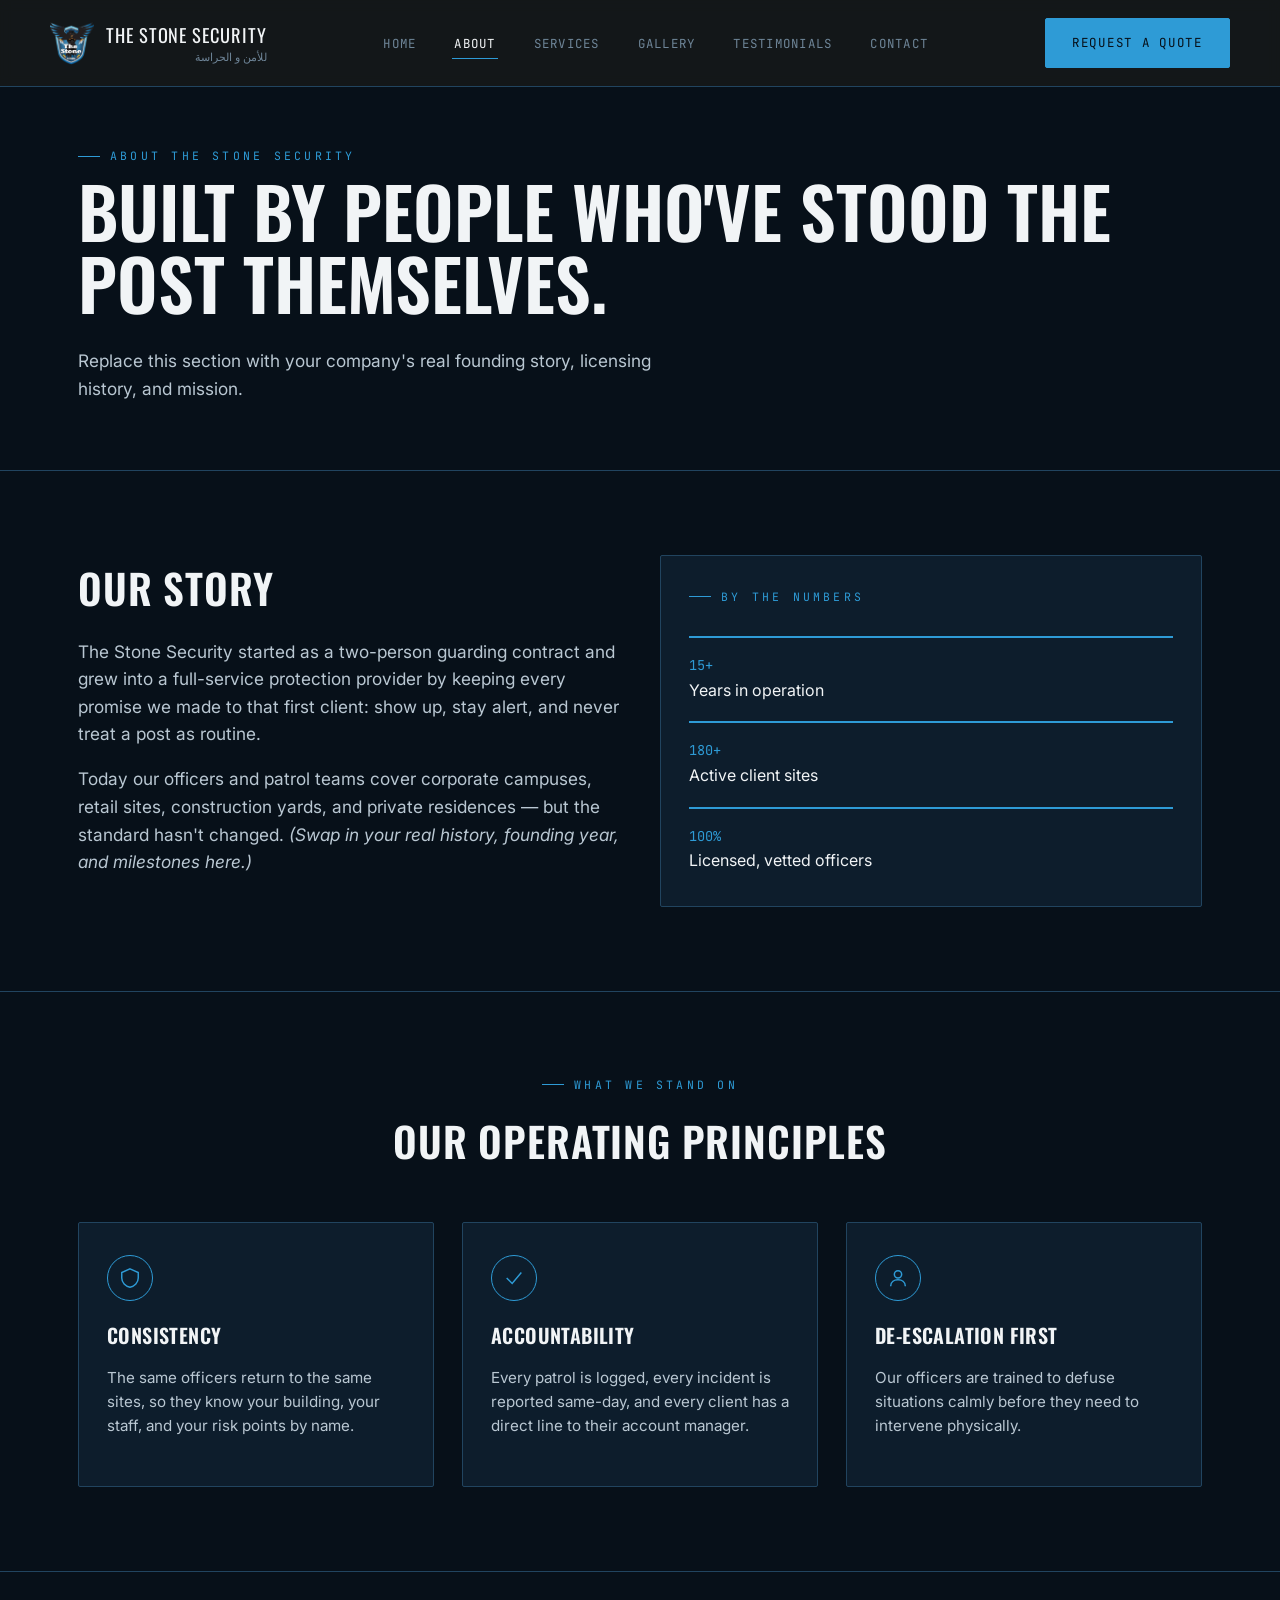
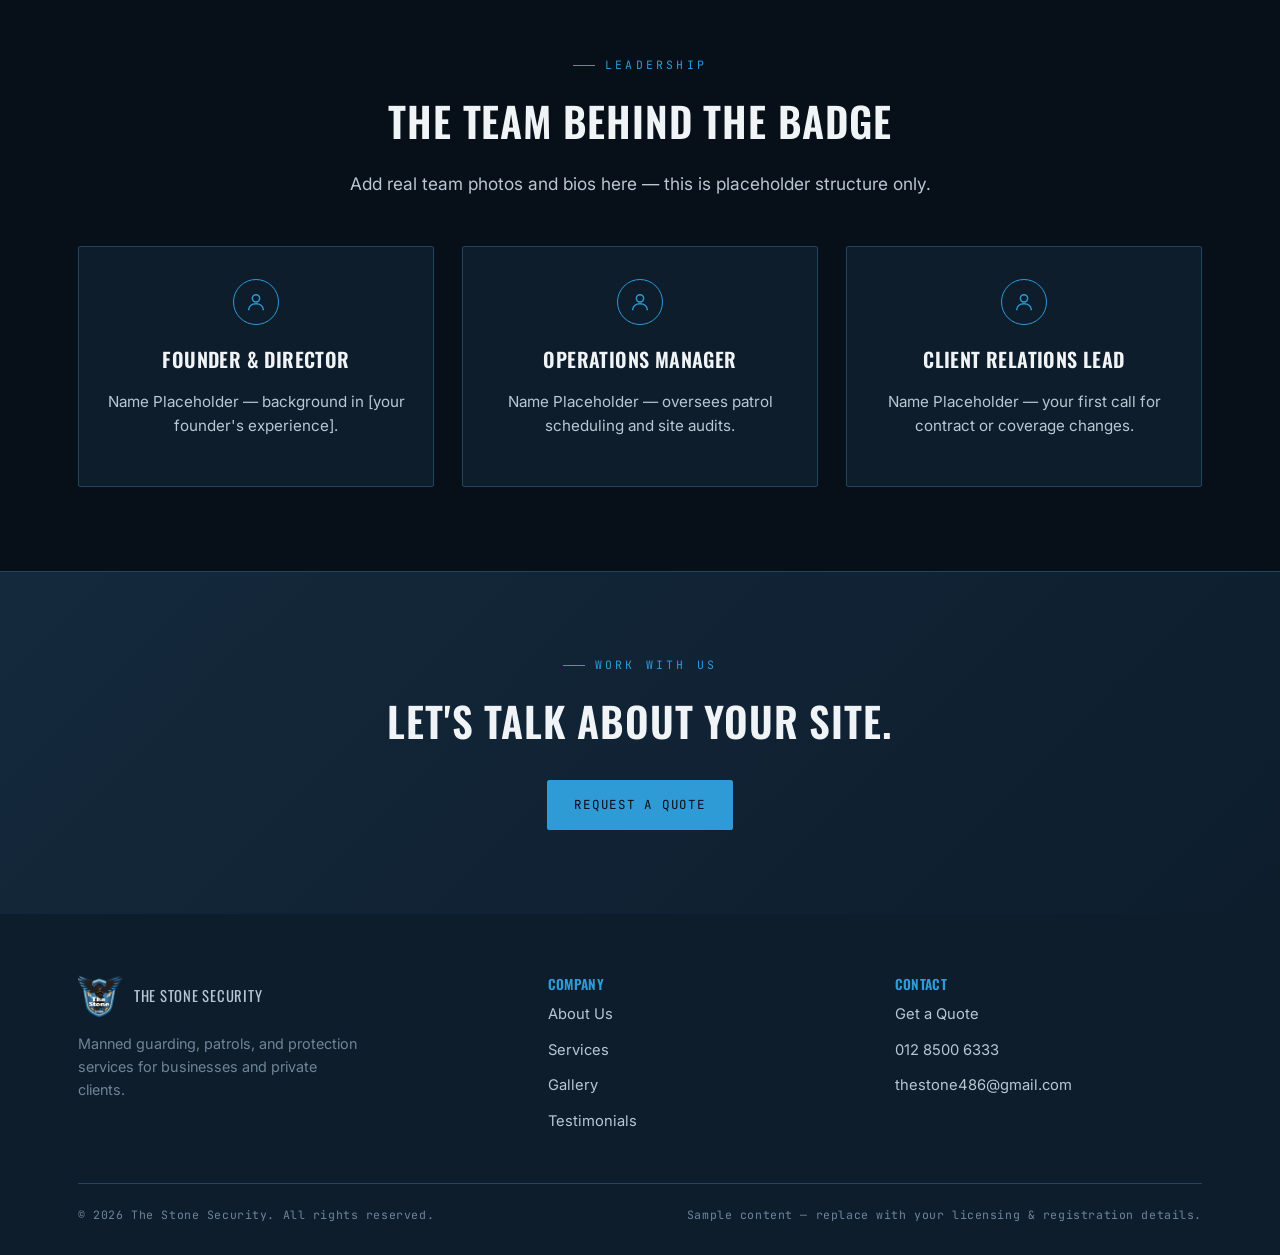
==== about.html @ bf14da3b "first commit" ====
<!DOCTYPE html>
<html lang="en">
<head>
<meta charset="UTF-8">
<meta name="viewport" content="width=device-width, initial-scale=1.0">
<title>About — The Stone Security</title>
<meta name="description" content="Learn about The Stone Security's history, values, and the team behind our guarding, patrol, and protection services.">
<link rel="preconnect" href="https://fonts.googleapis.com">
<link href="https://fonts.googleapis.com/css2?family=Oswald:wght@400;500;600;700&family=Inter:wght@400;500;600&family=JetBrains+Mono:wght@400;500&display=swap" rel="stylesheet">
<link rel="stylesheet" href="style.css">
<link rel="icon" type="image/png" href="img/LOGO.png">
</head>
<body>

<header class="site">
  <div class="wrap nav-row">
    <a href="index.html" class="brand">
      <img class="mark" src="img/LOGO.png" alt="The Stone Security logo">
      <span>The Stone Security<span class="sub" dir="rtl" lang="ar">للأمن و الحراسة</span></span>
    </a>
    <nav class="main-nav">
      <ul>
        <li><a href="index.html">Home</a></li>
        <li><a href="about.html">About</a></li>
        <li><a href="services.html">Services</a></li>
        <li><a href="gallery.html">Gallery</a></li>
        <li><a href="testimonials.html">Testimonials</a></li>
        <li><a href="contact.html">Contact</a></li>
      </ul>
    </nav>
    <div class="nav-cta">
      <a href="contact.html" class="btn solid">Request a Quote</a>
      <button class="nav-toggle" aria-label="Toggle menu" aria-expanded="false"><span></span><span></span><span></span></button>
    </div>
  </div>
</header>

<div class="page-head">
  <div class="wrap">
    <div class="eyebrow">About The Stone Security</div>
    <h1>Built by people who've stood the post themselves.</h1>
    <p class="lead">Replace this section with your company's real founding story, licensing history, and mission.</p>
  </div>
</div>

<section>
  <div class="wrap grid-2">
    <div class="reveal">
      <h2>Our Story</h2>
      <p class="lead">The Stone Security started as a two-person guarding contract and grew into a full-service protection provider by keeping every promise we made to that first client: show up, stay alert, and never treat a post as routine.</p>
      <p class="lead">Today our officers and patrol teams cover corporate campuses, retail sites, construction yards, and private residences — but the standard hasn't changed. <em>(Swap in your real history, founding year, and milestones here.)</em></p>
    </div>
    <div class="card reveal">
      <div class="eyebrow">By The Numbers</div>
      <div class="value-row" style="flex-direction:column;">
        <div class="value-item"><span class="num">15+</span><br>Years in operation</div>
        <div class="value-item"><span class="num">180+</span><br>Active client sites</div>
        <div class="value-item"><span class="num">100%</span><br>Licensed, vetted officers</div>
      </div>
    </div>
  </div>
</section>

<section>
  <div class="wrap">
    <div class="section-head center reveal">
      <div class="eyebrow" style="justify-content:center">What We Stand On</div>
      <h2>Our operating principles</h2>
    </div>
    <div class="grid-3">
      <div class="card reveal">
        <div class="icon-badge"><svg viewBox="0 0 24 24"><path d="M12 2 L21 6 V12 C21 17 17 21 12 22 C7 21 3 17 3 12 V6 Z"/></svg></div>
        <h3>Consistency</h3>
        <p>The same officers return to the same sites, so they know your building, your staff, and your risk points by name.</p>
      </div>
      <div class="card reveal">
        <div class="icon-badge"><svg viewBox="0 0 24 24"><path d="M4 12 L10 18 L20 6"/></svg></div>
        <h3>Accountability</h3>
        <p>Every patrol is logged, every incident is reported same-day, and every client has a direct line to their account manager.</p>
      </div>
      <div class="card reveal">
        <div class="icon-badge"><svg viewBox="0 0 24 24"><circle cx="12" cy="8" r="4"/><path d="M4 21 C4 16 8 14 12 14 C16 14 20 16 20 21"/></svg></div>
        <h3>De-escalation First</h3>
        <p>Our officers are trained to defuse situations calmly before they need to intervene physically.</p>
      </div>
    </div>
  </div>
</section>

<section>
  <div class="wrap">
    <div class="section-head center reveal">
      <div class="eyebrow" style="justify-content:center">Leadership</div>
      <h2>The team behind the badge</h2>
      <p class="lead" style="margin:0 auto;">Add real team photos and bios here — this is placeholder structure only.</p>
    </div>
    <div class="grid-3">
      <div class="card reveal" style="text-align:center;">
        <div class="icon-badge" style="margin:0 auto 18px;"><svg viewBox="0 0 24 24"><circle cx="12" cy="8" r="4"/><path d="M4 21 C4 16 8 14 12 14 C16 14 20 16 20 21"/></svg></div>
        <h3>Founder &amp; Director</h3>
        <p>Name Placeholder — background in [your founder's experience].</p>
      </div>
      <div class="card reveal" style="text-align:center;">
        <div class="icon-badge" style="margin:0 auto 18px;"><svg viewBox="0 0 24 24"><circle cx="12" cy="8" r="4"/><path d="M4 21 C4 16 8 14 12 14 C16 14 20 16 20 21"/></svg></div>
        <h3>Operations Manager</h3>
        <p>Name Placeholder — oversees patrol scheduling and site audits.</p>
      </div>
      <div class="card reveal" style="text-align:center;">
        <div class="icon-badge" style="margin:0 auto 18px;"><svg viewBox="0 0 24 24"><circle cx="12" cy="8" r="4"/><path d="M4 21 C4 16 8 14 12 14 C16 14 20 16 20 21"/></svg></div>
        <h3>Client Relations Lead</h3>
        <p>Name Placeholder — your first call for contract or coverage changes.</p>
      </div>
    </div>
  </div>
</section>

<section class="cta-band">
  <div class="wrap section-head center reveal" style="max-width:640px; margin:0 auto;">
    <div class="eyebrow" style="justify-content:center">Work With Us</div>
    <h2>Let's talk about your site.</h2>
    <div class="hero-actions">
      <a href="contact.html" class="btn solid">Request a Quote</a>
    </div>
  </div>
</section>

<footer class="site">
  <div class="wrap">
    <div class="foot-grid">
      <div>
        <a href="index.html" class="brand" style="margin-bottom:14px;">
          <img class="mark" src="img/LOGO.png" alt="The Stone Security logo">
          <span>The Stone Security</span>
        </a>
        <p style="color:var(--slate); font-size:0.9rem; max-width:32ch;">Manned guarding, patrols, and protection services for businesses and private clients.</p>
      </div>
      <div>
        <h4>Company</h4>
        <ul>
          <li><a href="about.html">About Us</a></li>
          <li><a href="services.html">Services</a></li>
          <li><a href="gallery.html">Gallery</a></li>
          <li><a href="testimonials.html">Testimonials</a></li>
        </ul>
      </div>
      <div>
        <h4>Contact</h4>
        <ul>
          <li><a href="contact.html">Get a Quote</a></li>
          <li><a href="tel:+201285006333">012 8500 6333</a></li>
          <li><a href="mailto:thestone486@gmail.com">thestone486@gmail.com</a></li>
        </ul>
      </div>
    </div>
    <div class="foot-bottom">
      <span>&copy; <span id="year"></span> The Stone Security. All rights reserved.</span>
      <span>Sample content — replace with your licensing &amp; registration details.</span>
    </div>
  </div>
</footer>

<script src="script.js"></script>
</body>
</html>
---- style.css ----
/* ============================================================
   STONE SECURITY — Design tokens
   Palette: graphite ink / steel / bone / brass / rust
   Type: Oswald (display, condensed authority) + Inter (body) + JetBrains Mono (data/ops)
   ============================================================ */

:root{
  --ink: #071019;
  --ink-soft: #0D1D2C;
  --steel: #14293C;
  --steel-line: #21445F;
  --bone: #F1F4F6;
  --bone-dim: #B9C7D2;
  --brass: #2E9BD6;       /* royal / sky blue accent, from logo rim */
  --brass-bright: #5FC3F0;
  --rust: #F0A030;        /* gold, from logo lightning bolts */
  --slate: #6E8598;

  --font-display: 'Oswald', 'Arial Narrow', sans-serif;
  --font-body: 'Inter', -apple-system, BlinkMacSystemFont, sans-serif;
  --font-mono: 'JetBrains Mono', 'Courier New', monospace;

  --max-w: 1180px;
  --radius: 2px;
  --dur: 0.5s;
}

*, *::before, *::after{ box-sizing: border-box; }
html{ scroll-behavior: smooth; }
body{
  margin:0;
  background: var(--ink);
  color: var(--bone);
  font-family: var(--font-body);
  font-size: 16px;
  line-height: 1.6;
  -webkit-font-smoothing: antialiased;
}

img{ max-width:100%; display:block; }
a{ color: inherit; text-decoration:none; }
ul{ list-style:none; margin:0; padding:0; }
button{ font-family: inherit; cursor:pointer; }

::selection{ background: var(--brass); color: var(--ink); }

:focus-visible{
  outline: 2px solid var(--brass-bright);
  outline-offset: 3px;
}

.wrap{
  max-width: var(--max-w);
  margin: 0 auto;
  padding: 0 28px;
}

h1,h2,h3,h4{
  font-family: var(--font-display);
  text-transform: uppercase;
  letter-spacing: 0.02em;
  font-weight: 600;
  color: var(--bone);
  margin: 0 0 0.4em;
}

h1{ font-size: clamp(2.4rem, 5.5vw, 4.6rem); line-height: 1.02; letter-spacing: 0; }
h2{ font-size: clamp(1.7rem, 3.2vw, 2.6rem); }
h3{ font-size: 1.25rem; }

.eyebrow{
  font-family: var(--font-mono);
  font-size: 0.72rem;
  letter-spacing: 0.28em;
  text-transform: uppercase;
  color: var(--brass);
  display: flex;
  align-items: center;
  gap: 10px;
  margin-bottom: 14px;
}
.eyebrow::before{
  content:"";
  width: 22px; height: 1px;
  background: var(--brass);
  display:inline-block;
}

p.lead{ color: var(--bone-dim); font-size: 1.08rem; max-width: 56ch; }

/* ---------------- Buttons ---------------- */
.btn{
  display: inline-flex;
  align-items: center;
  gap: 10px;
  padding: 14px 26px;
  font-family: var(--font-mono);
  font-size: 0.78rem;
  letter-spacing: 0.14em;
  text-transform: uppercase;
  border: 1px solid var(--brass);
  border-radius: var(--radius);
  background: transparent;
  color: var(--bone);
  transition: background var(--dur) ease, color var(--dur) ease, transform 0.15s ease;
}
.btn:hover{ background: var(--brass); color: var(--ink); transform: translateY(-1px); }
.btn.solid{ background: var(--brass); color: var(--ink); }
.btn.solid:hover{ background: var(--brass-bright); }
.btn.rust{ border-color: var(--rust); }
.btn.rust:hover{ background: var(--rust); color: var(--bone); }

/* ---------------- Header ---------------- */
header.site{
  position: sticky; top:0; z-index: 100;
  background: rgba(21,24,26,0.92);
  backdrop-filter: blur(6px);
  border-bottom: 1px solid var(--steel-line);
}
.nav-row{
  display:flex; align-items:center; justify-content:space-between;
  padding: 18px 0;
}
.brand{
  display:flex; align-items:center; gap:12px;
  font-family: var(--font-display);
  font-size: 1.15rem;
  letter-spacing: 0.05em;
  text-transform: uppercase;
}
.brand .mark{
  width: 44px; height:44px;
  flex-shrink:0;
  object-fit: contain;
}
.brand .sub{ font-family: var(--font-body); font-size: 0.68rem; color: var(--slate); letter-spacing: 0; display:block; }

nav.main-nav ul{ display:flex; gap: 34px; }
nav.main-nav a{
  font-family: var(--font-mono);
  font-size: 0.78rem;
  letter-spacing: 0.1em;
  text-transform: uppercase;
  color: var(--slate);
  padding: 6px 2px;
  border-bottom: 1px solid transparent;
  transition: color 0.2s ease, border-color 0.2s ease;
}
nav.main-nav a:hover, nav.main-nav a.active{ color: var(--bone); border-color: var(--brass); }

.nav-cta{ display:flex; align-items:center; gap:22px; }
.nav-toggle{
  display:none;
  background:none; border: 1px solid var(--steel-line); padding: 8px 10px; border-radius: var(--radius);
}
.nav-toggle span{ display:block; width:20px; height:2px; background:var(--bone); margin:4px 0; }

@media (max-width: 880px){
  nav.main-nav{
    position:absolute; top:100%; left:0; right:0;
    background: var(--ink-soft);
    border-bottom: 1px solid var(--steel-line);
    max-height:0; overflow:hidden;
    transition: max-height 0.35s ease;
  }
  nav.main-nav.open{ max-height: 400px; }
  nav.main-nav ul{ flex-direction:column; gap:0; padding: 10px 28px 20px; }
  nav.main-nav a{ display:block; padding: 12px 0; border-bottom: 1px solid var(--steel-line); }
  .nav-cta .btn{ display:none; }
  .nav-toggle{ display:block; }
}

/* ---------------- Hero ---------------- */
.hero{
  position:relative;
  padding: 88px 0 70px;
  border-bottom: 1px solid var(--steel-line);
  overflow:hidden;
}
.hero::before{
  content:"";
  position:absolute; inset:0;
  background:
    repeating-linear-gradient(115deg, rgba(176,141,87,0.045) 0 2px, transparent 2px 90px);
  pointer-events:none;
}
.hero-grid{
  position:relative;
  display:grid;
  grid-template-columns: 1.2fr 0.8fr;
  gap: 50px;
  align-items:center;
}
@media (max-width: 900px){ .hero-grid{ grid-template-columns: 1fr; } }

.hero-copy p.lead{ margin: 18px 0 30px; }
.hero-actions{ display:flex; gap:16px; flex-wrap:wrap; }

/* ---- Ops clock (signature element) ---- */
.ops-clock{ position:relative; width: 100%; max-width: 340px; margin: 0 auto; aspect-ratio:1; }
.ops-clock svg{ width:100%; height:100%; }
.ops-clock .tick{ stroke: var(--steel-line); stroke-width: 2; }
.ops-clock .tick.lit{ stroke: var(--brass); }
.ops-clock .sweep{ stroke: var(--rust); stroke-width: 2; transform-origin: 170px 170px; }
.ops-clock .core-label{ font-family: var(--font-mono); fill: var(--bone-dim); font-size: 11px; letter-spacing: 0.1em; text-transform:uppercase; }
.ops-clock .core-value{ font-family: var(--font-display); fill: var(--bone); font-size: 30px; }

/* ---------------- Ops status bar ---------------- */
.ops-bar{
  border-bottom: 1px solid var(--steel-line);
  background: var(--ink-soft);
}
.ops-bar .wrap{
  display:grid;
  grid-template-columns: repeat(4, 1fr);
  gap: 0;
}
.ops-stat{
  padding: 26px 20px;
  border-left: 1px solid var(--steel-line);
  text-align:center;
}
.ops-stat:first-child{ border-left:none; }
.ops-stat .num{
  font-family: var(--font-mono);
  font-size: 1.9rem;
  color: var(--brass-bright);
  display:block;
}
.ops-stat .lbl{
  font-family: var(--font-mono);
  font-size: 0.68rem;
  letter-spacing: 0.14em;
  text-transform:uppercase;
  color: var(--slate);
  margin-top: 6px; display:block;
}
@media (max-width: 700px){
  .ops-bar .wrap{ grid-template-columns: repeat(2,1fr); }
  .ops-stat:nth-child(3){ border-left:none; }
}

/* ---------------- Sections ---------------- */
section{ padding: 84px 0; border-bottom: 1px solid var(--steel-line); }
section:last-of-type{ border-bottom:none; }
.section-head{ max-width: 640px; margin-bottom: 48px; }
.section-head.center{ margin-left:auto; margin-right:auto; text-align:center; }

.grid-3{ display:grid; grid-template-columns: repeat(3, 1fr); gap: 28px; }
.grid-2{ display:grid; grid-template-columns: repeat(2, 1fr); gap: 40px; }
@media (max-width: 880px){ .grid-3{ grid-template-columns: 1fr 1fr; } .grid-2{ grid-template-columns: 1fr; } }
@media (max-width: 620px){ .grid-3{ grid-template-columns: 1fr; } }

.card{
  background: var(--ink-soft);
  border: 1px solid var(--steel-line);
  padding: 32px 28px;
  border-radius: var(--radius);
  transition: border-color var(--dur) ease, transform var(--dur) ease;
}
.card:hover{ border-color: var(--brass); transform: translateY(-3px); }
.card .idx{
  font-family: var(--font-mono);
  color: var(--slate);
  font-size: 0.75rem;
  letter-spacing: 0.15em;
}
.card p{ color: var(--bone-dim); font-size: 0.95rem; }

.icon-badge{
  width: 46px; height: 46px;
  border: 1px solid var(--brass);
  border-radius: 50%;
  display:flex; align-items:center; justify-content:center;
  margin-bottom: 18px;
}
.icon-badge svg{ width: 22px; height:22px; stroke: var(--brass); fill:none; stroke-width: 1.6; }

/* reveal on scroll */
.reveal{ opacity:0; transform: translateY(22px); transition: opacity 0.7s ease, transform 0.7s ease; }
.reveal.in{ opacity:1; transform:none; }

/* ---------------- Footer ---------------- */
footer.site{ background: var(--ink-soft); padding: 60px 0 30px; }
.foot-grid{ display:grid; grid-template-columns: 1.4fr 1fr 1fr; gap: 40px; margin-bottom: 40px; }
@media (max-width: 760px){ .foot-grid{ grid-template-columns: 1fr; } }
.foot-grid h4{ font-size: 0.85rem; color: var(--brass); }
.foot-grid ul li{ margin-bottom: 10px; }
.foot-grid a{ color: var(--bone-dim); font-size: 0.92rem; }
.foot-grid a:hover{ color: var(--brass-bright); }
.foot-bottom{
  border-top: 1px solid var(--steel-line);
  padding-top: 22px;
  display:flex; justify-content:space-between; flex-wrap:wrap; gap:10px;
  font-family: var(--font-mono); font-size: 0.72rem; color: var(--slate); letter-spacing: 0.05em;
}

/* ---------------- Page header (inner pages) ---------------- */
.page-head{ padding: 60px 0 50px; border-bottom: 1px solid var(--steel-line); }
.page-head .eyebrow{ margin-bottom: 10px; }

/* ---------------- Testimonials ---------------- */
.testi-viewport{ overflow:hidden; position:relative; }
.testi-track{ display:flex; transition: transform 0.6s ease; }
.testi-slide{ min-width:100%; padding: 6px; }
.testi-quote{
  font-family: var(--font-display);
  font-size: clamp(1.2rem, 2.4vw, 1.7rem);
  text-transform:none;
  letter-spacing:0;
  color: var(--bone);
  max-width: 62ch;
  font-weight: 400;
}
.testi-meta{ margin-top: 22px; font-family: var(--font-mono); font-size: 0.78rem; color: var(--brass); letter-spacing:0.08em; text-transform:uppercase; }
.testi-controls{ display:flex; gap:12px; margin-top: 34px; }
.testi-dot{ width:9px; height:9px; border-radius:50%; border:1px solid var(--slate); background:none; padding:0; }
.testi-dot.active{ background: var(--brass); border-color: var(--brass); }

/* ---------------- Gallery ---------------- */
.gallery-grid{ display:grid; grid-template-columns: repeat(3, 1fr); gap: 4px; }
@media (max-width: 760px){ .gallery-grid{ grid-template-columns: repeat(2,1fr); } }
.gallery-tile{
  aspect-ratio: 4/3;
  background: var(--steel);
  position:relative;
  overflow:hidden;
  display:flex; align-items:center; justify-content:center;
  cursor:pointer;
}
.gallery-tile svg{ width:34%; stroke: var(--slate); fill:none; stroke-width:1.2; transition: stroke 0.3s ease, transform 0.4s ease; }
.gallery-tile:hover svg{ stroke: var(--brass); transform: scale(1.08); }
.gallery-tile .cap{
  position:absolute; left:0; right:0; bottom:0;
  padding: 12px 14px;
  font-family: var(--font-mono); font-size: 0.68rem; letter-spacing:0.1em; text-transform:uppercase;
  color: var(--bone-dim);
  background: linear-gradient(to top, rgba(0,0,0,0.6), transparent);
}

/* ---------------- Lightbox ---------------- */
.lightbox{
  position:fixed; inset:0; background: rgba(10,11,12,0.92);
  display:none; align-items:center; justify-content:center; z-index: 200;
  padding: 40px;
}
.lightbox.open{ display:flex; }
.lightbox-inner{ text-align:center; max-width: 520px; }
.lightbox svg{ width: 90px; stroke: var(--brass); fill:none; stroke-width:1.2; margin: 0 auto 20px; }
.lightbox-close{ position:absolute; top:28px; right:34px; font-family: var(--font-mono); color: var(--bone); background:none; border:none; font-size: 0.85rem; letter-spacing:0.1em; }

/* ---------------- Forms ---------------- */
.form-grid{ display:grid; grid-template-columns: 1fr 1fr; gap: 20px; }
@media (max-width: 620px){ .form-grid{ grid-template-columns: 1fr; } }
.field{ display:flex; flex-direction:column; gap:8px; margin-bottom: 20px; }
.field.full{ grid-column: 1 / -1; }
.field label{ font-family: var(--font-mono); font-size: 0.7rem; letter-spacing:0.12em; text-transform:uppercase; color: var(--slate); }
.field input, .field select, .field textarea{
  background: var(--ink);
  border: 1px solid var(--steel-line);
  color: var(--bone);
  padding: 13px 14px;
  font-family: var(--font-body);
  font-size: 0.95rem;
  border-radius: var(--radius);
  resize: vertical;
}
.field input:focus, .field select:focus, .field textarea:focus{ border-color: var(--brass); outline:none; }
.form-msg{ margin-top: 16px; font-family: var(--font-mono); font-size: 0.82rem; letter-spacing:0.04em; display:none; }
.form-msg.show{ display:block; }
.form-msg.ok{ color: var(--brass-bright); }
.form-msg.err{ color: var(--rust); }

.contact-info-list li{ margin-bottom: 22px; }
.contact-info-list .lbl{ font-family: var(--font-mono); font-size: 0.68rem; letter-spacing:0.14em; text-transform:uppercase; color: var(--brass); display:block; margin-bottom:4px; }
.contact-info-list .val{ color: var(--bone); font-size: 1rem; }

/* map placeholder */
.map-block{
  height: 340px;
  background:
    linear-gradient(var(--ink-soft) 1px, transparent 1px) 0 0/40px 40px,
    linear-gradient(90deg, var(--ink-soft) 1px, transparent 1px) 0 0/40px 40px,
    var(--ink);
  border: 1px solid var(--steel-line);
  display:flex; align-items:center; justify-content:center;
  position:relative;
}
.map-pin{ width: 30px; height:30px; }
.map-pin path{ fill: var(--rust); }
.map-note{ position:absolute; bottom:16px; left:16px; font-family: var(--font-mono); font-size:0.7rem; color: var(--slate); letter-spacing:0.08em; }

/* CTA band */
.cta-band{
  background: linear-gradient(135deg, var(--steel), var(--ink-soft));
  text-align:center;
}
.cta-band p.lead{ margin-left:auto; margin-right:auto; }
.cta-band .hero-actions{ justify-content:center; margin-top: 26px; }

/* misc */
.tag-row{ display:flex; gap:10px; flex-wrap:wrap; margin-top: 22px; }
.tag{
  font-family: var(--font-mono); font-size: 0.68rem; letter-spacing: 0.1em; text-transform:uppercase;
  border: 1px solid var(--steel-line); padding: 7px 12px; color: var(--slate); border-radius: var(--radius);
}

.value-row{ display:flex; gap:18px; margin-top: 30px; flex-wrap:wrap; }
.value-item{ flex:1; min-width:160px; border-top: 2px solid var(--brass); padding-top: 14px; }
.value-item .num{ font-family: var(--font-mono); color: var(--brass); font-size: 0.85rem; }
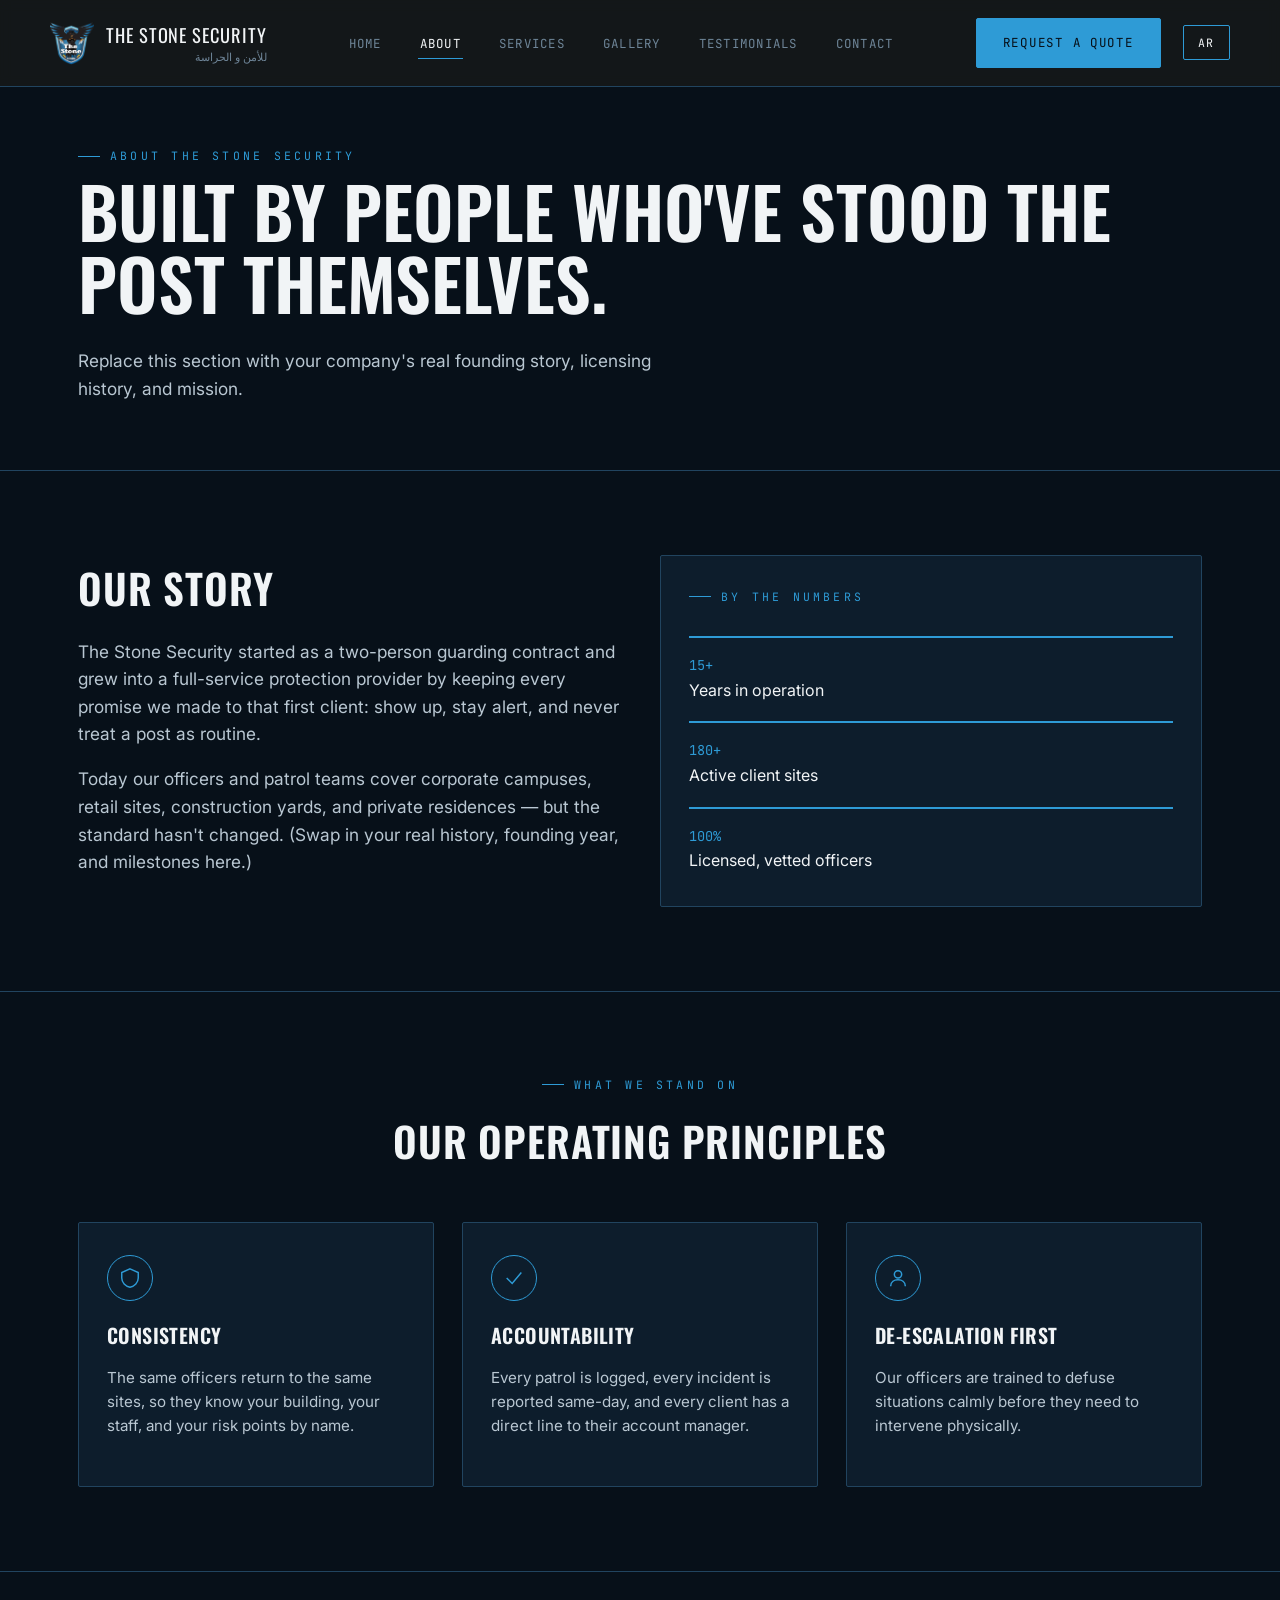
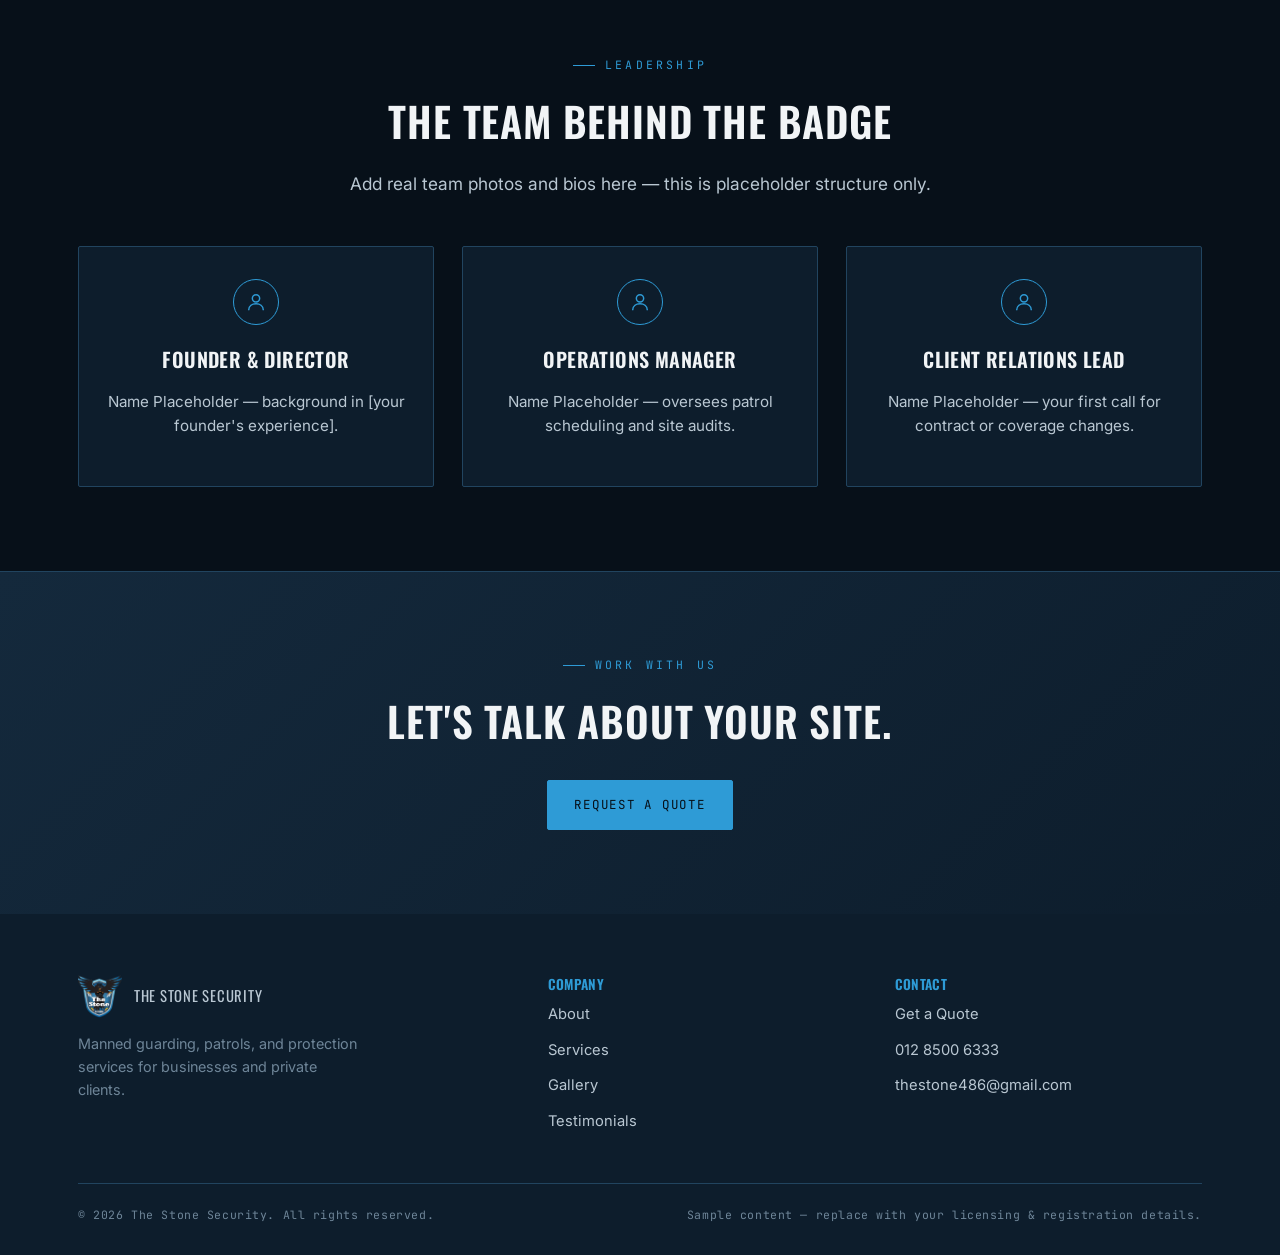
==== commit bb9faf1b: "make the website multilingual by adding language selection options and translating the content into " ====
--- a/about.html
+++ b/about.html
@@ -6,11 +6,11 @@
 <title>About — The Stone Security</title>
 <meta name="description" content="Learn about The Stone Security's history, values, and the team behind our guarding, patrol, and protection services.">
 <link rel="preconnect" href="https://fonts.googleapis.com">
-<link href="https://fonts.googleapis.com/css2?family=Oswald:wght@400;500;600;700&family=Inter:wght@400;500;600&family=JetBrains+Mono:wght@400;500&display=swap" rel="stylesheet">
+<link href="https://fonts.googleapis.com/css2?family=Oswald:wght@400;500;600;700&family=Inter:wght@400;500;600&family=JetBrains+Mono:wght@400;500&family=Cairo:wght@400;500;600;700&display=swap" rel="stylesheet">
 <link rel="stylesheet" href="style.css">
 <link rel="icon" type="image/png" href="img/LOGO.png">
 </head>
-<body>
+<body data-page="about">
 
 <header class="site">
   <div class="wrap nav-row">
@@ -20,16 +20,17 @@
     </a>
     <nav class="main-nav">
       <ul>
-        <li><a href="index.html">Home</a></li>
-        <li><a href="about.html">About</a></li>
-        <li><a href="services.html">Services</a></li>
-        <li><a href="gallery.html">Gallery</a></li>
-        <li><a href="testimonials.html">Testimonials</a></li>
-        <li><a href="contact.html">Contact</a></li>
+        <li><a href="index.html" data-i18n="nav.home">Home</a></li>
+        <li><a href="about.html" data-i18n="nav.about">About</a></li>
+        <li><a href="services.html" data-i18n="nav.services">Services</a></li>
+        <li><a href="gallery.html" data-i18n="nav.gallery">Gallery</a></li>
+        <li><a href="testimonials.html" data-i18n="nav.testimonials">Testimonials</a></li>
+        <li><a href="contact.html" data-i18n="nav.contact">Contact</a></li>
       </ul>
     </nav>
     <div class="nav-cta">
-      <a href="contact.html" class="btn solid">Request a Quote</a>
+      <a href="contact.html" class="btn solid" data-i18n="common.requestQuote">Request a Quote</a>
+      <button class="lang-toggle btn" type="button" aria-label="Switch language"><span data-lang-toggle>AR</span></button>
       <button class="nav-toggle" aria-label="Toggle menu" aria-expanded="false"><span></span><span></span><span></span></button>
     </div>
   </div>
@@ -37,25 +38,25 @@
 
 <div class="page-head">
   <div class="wrap">
-    <div class="eyebrow">About The Stone Security</div>
-    <h1>Built by people who've stood the post themselves.</h1>
-    <p class="lead">Replace this section with your company's real founding story, licensing history, and mission.</p>
+    <div class="eyebrow" data-i18n="about.eyebrow">About The Stone Security</div>
+    <h1 data-i18n="about.h1">Built by people who've stood the post themselves.</h1>
+    <p class="lead" data-i18n="about.lead">Replace this section with your company's real founding story, licensing history, and mission.</p>
   </div>
 </div>
 
 <section>
   <div class="wrap grid-2">
     <div class="reveal">
-      <h2>Our Story</h2>
-      <p class="lead">The Stone Security started as a two-person guarding contract and grew into a full-service protection provider by keeping every promise we made to that first client: show up, stay alert, and never treat a post as routine.</p>
-      <p class="lead">Today our officers and patrol teams cover corporate campuses, retail sites, construction yards, and private residences — but the standard hasn't changed. <em>(Swap in your real history, founding year, and milestones here.)</em></p>
+      <h2 data-i18n="about.storyH2">Our Story</h2>
+      <p class="lead" data-i18n="about.storyP1">The Stone Security started as a two-person guarding contract and grew into a full-service protection provider by keeping every promise we made to that first client: show up, stay alert, and never treat a post as routine.</p>
+      <p class="lead" data-i18n="about.storyP2">Today our officers and patrol teams cover corporate campuses, retail sites, construction yards, and private residences — but the standard hasn't changed. (Swap in your real history, founding year, and milestones here.)</p>
     </div>
     <div class="card reveal">
-      <div class="eyebrow">By The Numbers</div>
+      <div class="eyebrow" data-i18n="about.numbersEyebrow">By The Numbers</div>
       <div class="value-row" style="flex-direction:column;">
-        <div class="value-item"><span class="num">15+</span><br>Years in operation</div>
-        <div class="value-item"><span class="num">180+</span><br>Active client sites</div>
-        <div class="value-item"><span class="num">100%</span><br>Licensed, vetted officers</div>
+        <div class="value-item"><span class="num">15+</span><br><span data-i18n="about.num1">Years in operation</span></div>
+        <div class="value-item"><span class="num">180+</span><br><span data-i18n="about.num2">Active client sites</span></div>
+        <div class="value-item"><span class="num">100%</span><br><span data-i18n="about.num3">Licensed, vetted officers</span></div>
       </div>
     </div>
   </div>
@@ -64,24 +65,24 @@
 <section>
   <div class="wrap">
     <div class="section-head center reveal">
-      <div class="eyebrow" style="justify-content:center">What We Stand On</div>
-      <h2>Our operating principles</h2>
+      <div class="eyebrow" style="justify-content:center" data-i18n="about.principlesEyebrow">What We Stand On</div>
+      <h2 data-i18n="about.principlesH2">Our operating principles</h2>
     </div>
     <div class="grid-3">
       <div class="card reveal">
         <div class="icon-badge"><svg viewBox="0 0 24 24"><path d="M12 2 L21 6 V12 C21 17 17 21 12 22 C7 21 3 17 3 12 V6 Z"/></svg></div>
-        <h3>Consistency</h3>
-        <p>The same officers return to the same sites, so they know your building, your staff, and your risk points by name.</p>
+        <h3 data-i18n="about.p1H3">Consistency</h3>
+        <p data-i18n="about.p1P">The same officers return to the same sites, so they know your building, your staff, and your risk points by name.</p>
       </div>
       <div class="card reveal">
         <div class="icon-badge"><svg viewBox="0 0 24 24"><path d="M4 12 L10 18 L20 6"/></svg></div>
-        <h3>Accountability</h3>
-        <p>Every patrol is logged, every incident is reported same-day, and every client has a direct line to their account manager.</p>
+        <h3 data-i18n="about.p2H3">Accountability</h3>
+        <p data-i18n="about.p2P">Every patrol is logged, every incident is reported same-day, and every client has a direct line to their account manager.</p>
       </div>
       <div class="card reveal">
         <div class="icon-badge"><svg viewBox="0 0 24 24"><circle cx="12" cy="8" r="4"/><path d="M4 21 C4 16 8 14 12 14 C16 14 20 16 20 21"/></svg></div>
-        <h3>De-escalation First</h3>
-        <p>Our officers are trained to defuse situations calmly before they need to intervene physically.</p>
+        <h3 data-i18n="about.p3H3">De-escalation First</h3>
+        <p data-i18n="about.p3P">Our officers are trained to defuse situations calmly before they need to intervene physically.</p>
       </div>
     </div>
   </div>
@@ -90,25 +91,25 @@
 <section>
   <div class="wrap">
     <div class="section-head center reveal">
-      <div class="eyebrow" style="justify-content:center">Leadership</div>
-      <h2>The team behind the badge</h2>
-      <p class="lead" style="margin:0 auto;">Add real team photos and bios here — this is placeholder structure only.</p>
+      <div class="eyebrow" style="justify-content:center" data-i18n="about.leadershipEyebrow">Leadership</div>
+      <h2 data-i18n="about.leadershipH2">The team behind the badge</h2>
+      <p class="lead" style="margin:0 auto;" data-i18n="about.leadershipLead">Add real team photos and bios here — this is placeholder structure only.</p>
     </div>
     <div class="grid-3">
       <div class="card reveal" style="text-align:center;">
         <div class="icon-badge" style="margin:0 auto 18px;"><svg viewBox="0 0 24 24"><circle cx="12" cy="8" r="4"/><path d="M4 21 C4 16 8 14 12 14 C16 14 20 16 20 21"/></svg></div>
-        <h3>Founder &amp; Director</h3>
-        <p>Name Placeholder — background in [your founder's experience].</p>
+        <h3 data-i18n="about.role1H3">Founder &amp; Director</h3>
+        <p data-i18n="about.role1P">Name Placeholder — background in [your founder's experience].</p>
       </div>
       <div class="card reveal" style="text-align:center;">
         <div class="icon-badge" style="margin:0 auto 18px;"><svg viewBox="0 0 24 24"><circle cx="12" cy="8" r="4"/><path d="M4 21 C4 16 8 14 12 14 C16 14 20 16 20 21"/></svg></div>
-        <h3>Operations Manager</h3>
-        <p>Name Placeholder — oversees patrol scheduling and site audits.</p>
+        <h3 data-i18n="about.role2H3">Operations Manager</h3>
+        <p data-i18n="about.role2P">Name Placeholder — oversees patrol scheduling and site audits.</p>
       </div>
       <div class="card reveal" style="text-align:center;">
         <div class="icon-badge" style="margin:0 auto 18px;"><svg viewBox="0 0 24 24"><circle cx="12" cy="8" r="4"/><path d="M4 21 C4 16 8 14 12 14 C16 14 20 16 20 21"/></svg></div>
-        <h3>Client Relations Lead</h3>
-        <p>Name Placeholder — your first call for contract or coverage changes.</p>
+        <h3 data-i18n="about.role3H3">Client Relations Lead</h3>
+        <p data-i18n="about.role3P">Name Placeholder — your first call for contract or coverage changes.</p>
       </div>
     </div>
   </div>
@@ -116,10 +117,10 @@
 
 <section class="cta-band">
   <div class="wrap section-head center reveal" style="max-width:640px; margin:0 auto;">
-    <div class="eyebrow" style="justify-content:center">Work With Us</div>
-    <h2>Let's talk about your site.</h2>
+    <div class="eyebrow" style="justify-content:center" data-i18n="about.ctaEyebrow">Work With Us</div>
+    <h2 data-i18n="about.ctaH2">Let's talk about your site.</h2>
     <div class="hero-actions">
-      <a href="contact.html" class="btn solid">Request a Quote</a>
+      <a href="contact.html" class="btn solid" data-i18n="common.requestQuote">Request a Quote</a>
     </div>
   </div>
 </section>
@@ -132,33 +133,34 @@
           <img class="mark" src="img/LOGO.png" alt="The Stone Security logo">
           <span>The Stone Security</span>
         </a>
-        <p style="color:var(--slate); font-size:0.9rem; max-width:32ch;">Manned guarding, patrols, and protection services for businesses and private clients.</p>
+        <p style="color:var(--slate); font-size:0.9rem; max-width:32ch;" data-i18n="footer.blurbShort">Manned guarding, patrols, and protection services for businesses and private clients.</p>
       </div>
       <div>
-        <h4>Company</h4>
+        <h3 data-i18n="footer.company">Company</h3>
         <ul>
-          <li><a href="about.html">About Us</a></li>
-          <li><a href="services.html">Services</a></li>
-          <li><a href="gallery.html">Gallery</a></li>
-          <li><a href="testimonials.html">Testimonials</a></li>
+          <li><a href="about.html" data-i18n="nav.about">About Us</a></li>
+          <li><a href="services.html" data-i18n="nav.services">Services</a></li>
+          <li><a href="gallery.html" data-i18n="nav.gallery">Gallery</a></li>
+          <li><a href="testimonials.html" data-i18n="nav.testimonials">Testimonials</a></li>
         </ul>
       </div>
       <div>
-        <h4>Contact</h4>
+        <h3 data-i18n="footer.contact">Contact</h3>
         <ul>
-          <li><a href="contact.html">Get a Quote</a></li>
+          <li><a href="contact.html" data-i18n="footer.getQuote">Get a Quote</a></li>
           <li><a href="tel:+201285006333">012 8500 6333</a></li>
           <li><a href="mailto:thestone486@gmail.com">thestone486@gmail.com</a></li>
         </ul>
       </div>
     </div>
     <div class="foot-bottom">
-      <span>&copy; <span id="year"></span> The Stone Security. All rights reserved.</span>
-      <span>Sample content — replace with your licensing &amp; registration details.</span>
+      <span>&copy; <span id="year"></span> <span data-i18n="footer.copyright">The Stone Security. All rights reserved.</span></span>
+      <span data-i18n="footer.sample">Sample content — replace with your licensing &amp; registration details.</span>
     </div>
   </div>
 </footer>
 
+<script src="i18n.js"></script>
 <script src="script.js"></script>
 </body>
 </html>
--- a/style.css
+++ b/style.css
@@ -37,6 +37,23 @@
   -webkit-font-smoothing: antialiased;
 }
 
+/* ---------------- RTL / Arabic ---------------- */
+html[dir="rtl"] body{
+  font-family: 'Cairo', var(--font-body);
+}
+html[dir="rtl"] h1, html[dir="rtl"] h2, html[dir="rtl"] h3, html[dir="rtl"] h4{
+  font-family: 'Cairo', var(--font-display);
+  text-transform: none;
+  letter-spacing: 0;
+}
+html[dir="rtl"] .eyebrow, html[dir="rtl"] .card .idx, html[dir="rtl"] .ops-stat .lbl,
+html[dir="rtl"] .btn, html[dir="rtl"] .tag, html[dir="rtl"] .testi-meta, html[dir="rtl"] .contact-info-list .lbl,
+html[dir="rtl"] nav.main-nav a, html[dir="rtl"] .idx, html[dir="rtl"] .map-note, html[dir="rtl"] .form-msg{
+  font-family: 'Cairo', var(--font-mono);
+  letter-spacing: 0;
+}
+html[dir="rtl"] .eyebrow::before{ transform: scaleX(-1); }
+
 img{ max-width:100%; display:block; }
 a{ color: inherit; text-decoration:none; }
 ul{ list-style:none; margin:0; padding:0; }
@@ -149,6 +166,7 @@
 nav.main-nav a:hover, nav.main-nav a.active{ color: var(--bone); border-color: var(--brass); }
 
 .nav-cta{ display:flex; align-items:center; gap:22px; }
+.lang-toggle{ padding: 9px 14px; font-size: 0.72rem; }
 .nav-toggle{
   display:none;
   background:none; border: 1px solid var(--steel-line); padding: 8px 10px; border-radius: var(--radius);
@@ -166,7 +184,7 @@
   nav.main-nav.open{ max-height: 400px; }
   nav.main-nav ul{ flex-direction:column; gap:0; padding: 10px 28px 20px; }
   nav.main-nav a{ display:block; padding: 12px 0; border-bottom: 1px solid var(--steel-line); }
-  .nav-cta .btn{ display:none; }
+  .nav-cta a.btn{ display:none; }
   .nav-toggle{ display:block; }
 }
 
@@ -217,10 +235,10 @@
 }
 .ops-stat{
   padding: 26px 20px;
-  border-left: 1px solid var(--steel-line);
+  border-inline-start: 1px solid var(--steel-line);
   text-align:center;
 }
-.ops-stat:first-child{ border-left:none; }
+.ops-stat:first-child{ border-inline-start:none; }
 .ops-stat .num{
   font-family: var(--font-mono);
   font-size: 1.9rem;
@@ -237,7 +255,7 @@
 }
 @media (max-width: 700px){
   .ops-bar .wrap{ grid-template-columns: repeat(2,1fr); }
-  .ops-stat:nth-child(3){ border-left:none; }
+  .ops-stat:nth-child(3){ border-inline-start:none; }
 }
 
 /* ---------------- Sections ---------------- */
@@ -276,6 +294,11 @@
 }
 .icon-badge svg{ width: 22px; height:22px; stroke: var(--brass); fill:none; stroke-width: 1.6; }
 
+.sr-only{
+  position:absolute; width:1px; height:1px; padding:0; margin:-1px;
+  overflow:hidden; clip:rect(0,0,0,0); white-space:nowrap; border:0;
+}
+
 /* reveal on scroll */
 .reveal{ opacity:0; transform: translateY(22px); transition: opacity 0.7s ease, transform 0.7s ease; }
 .reveal.in{ opacity:1; transform:none; }
@@ -284,7 +307,7 @@
 footer.site{ background: var(--ink-soft); padding: 60px 0 30px; }
 .foot-grid{ display:grid; grid-template-columns: 1.4fr 1fr 1fr; gap: 40px; margin-bottom: 40px; }
 @media (max-width: 760px){ .foot-grid{ grid-template-columns: 1fr; } }
-.foot-grid h4{ font-size: 0.85rem; color: var(--brass); }
+.foot-grid h3{ font-size: 0.85rem; color: var(--brass); }
 .foot-grid ul li{ margin-bottom: 10px; }
 .foot-grid a{ color: var(--bone-dim); font-size: 0.92rem; }
 .foot-grid a:hover{ color: var(--brass-bright); }
@@ -347,7 +370,7 @@
 .lightbox.open{ display:flex; }
 .lightbox-inner{ text-align:center; max-width: 520px; }
 .lightbox svg{ width: 90px; stroke: var(--brass); fill:none; stroke-width:1.2; margin: 0 auto 20px; }
-.lightbox-close{ position:absolute; top:28px; right:34px; font-family: var(--font-mono); color: var(--bone); background:none; border:none; font-size: 0.85rem; letter-spacing:0.1em; }
+.lightbox-close{ position:absolute; top:28px; inset-inline-end:34px; font-family: var(--font-mono); color: var(--bone); background:none; border:none; font-size: 0.85rem; letter-spacing:0.1em; }
 
 /* ---------------- Forms ---------------- */
 .form-grid{ display:grid; grid-template-columns: 1fr 1fr; gap: 20px; }
@@ -388,7 +411,7 @@
 }
 .map-pin{ width: 30px; height:30px; }
 .map-pin path{ fill: var(--rust); }
-.map-note{ position:absolute; bottom:16px; left:16px; font-family: var(--font-mono); font-size:0.7rem; color: var(--slate); letter-spacing:0.08em; }
+.map-note{ position:absolute; bottom:16px; inset-inline-start:16px; font-family: var(--font-mono); font-size:0.7rem; color: var(--slate); letter-spacing:0.08em; }
 
 /* CTA band */
 .cta-band{
